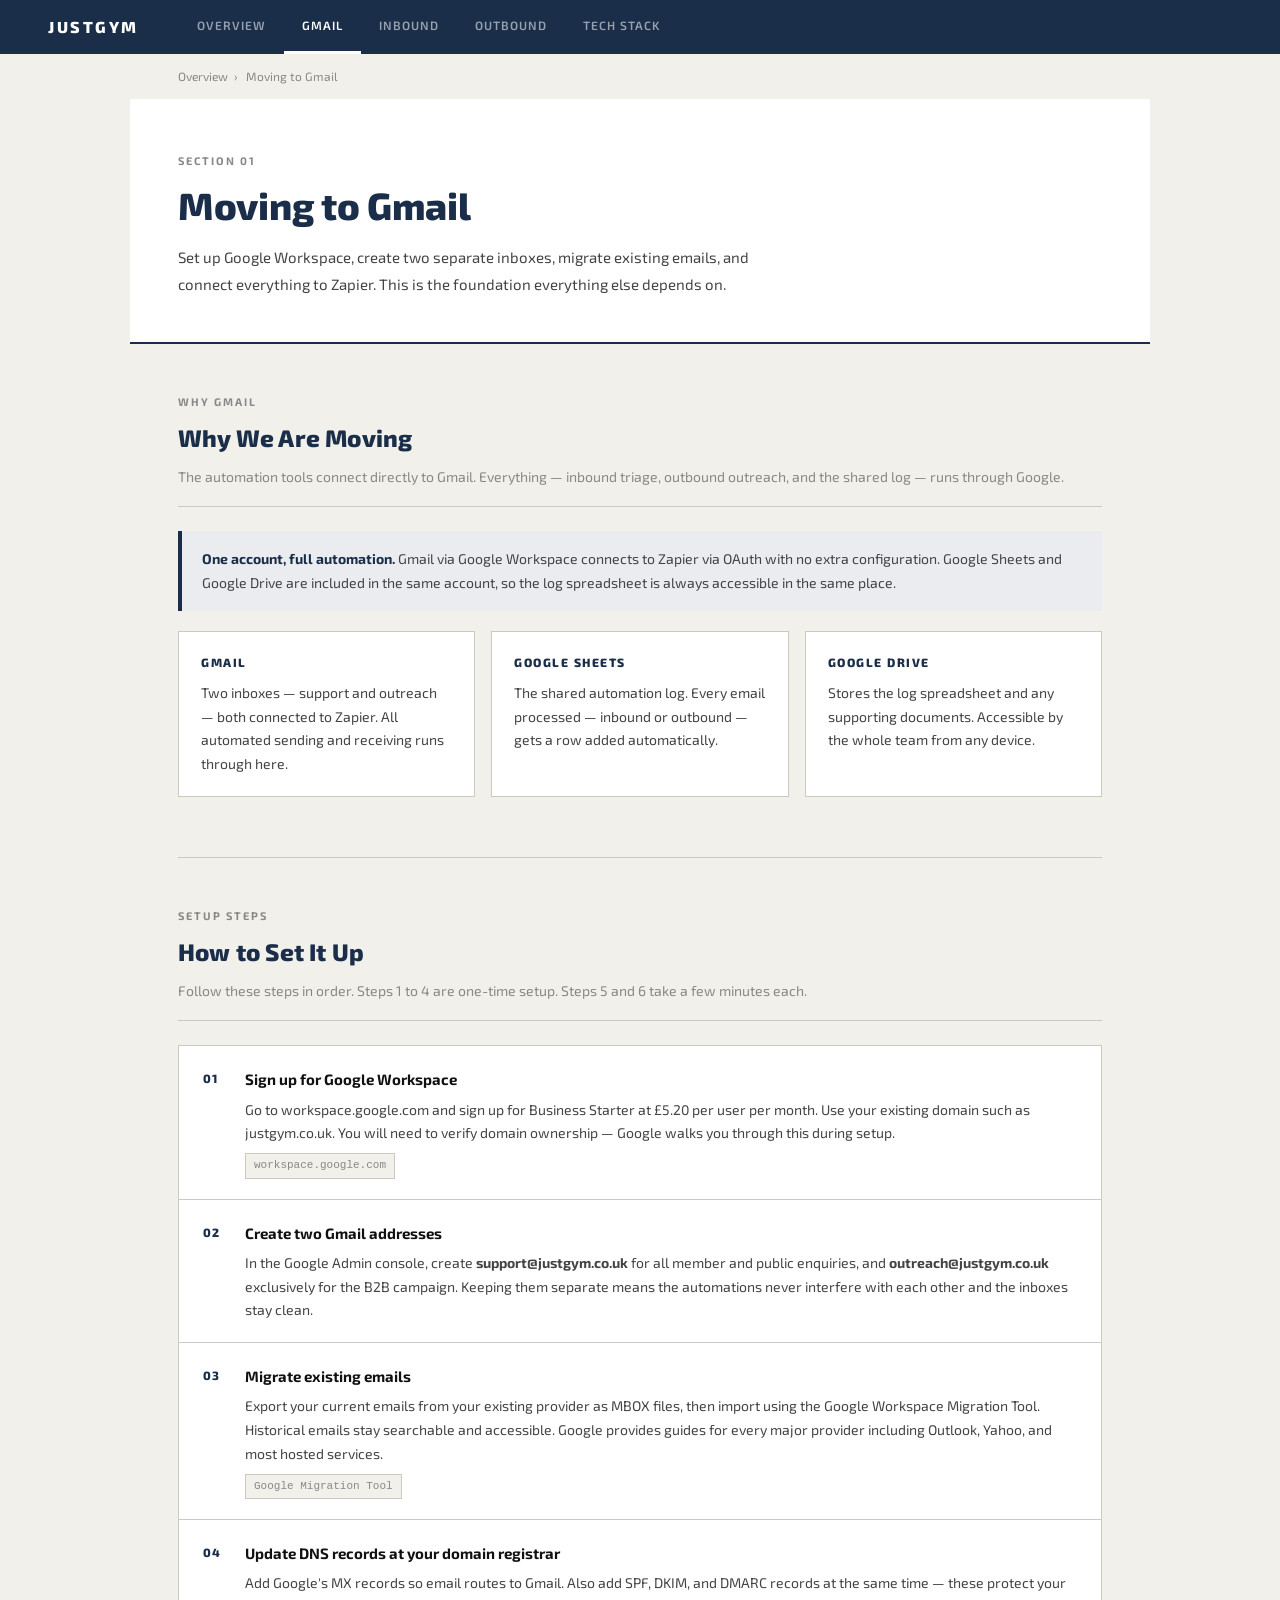
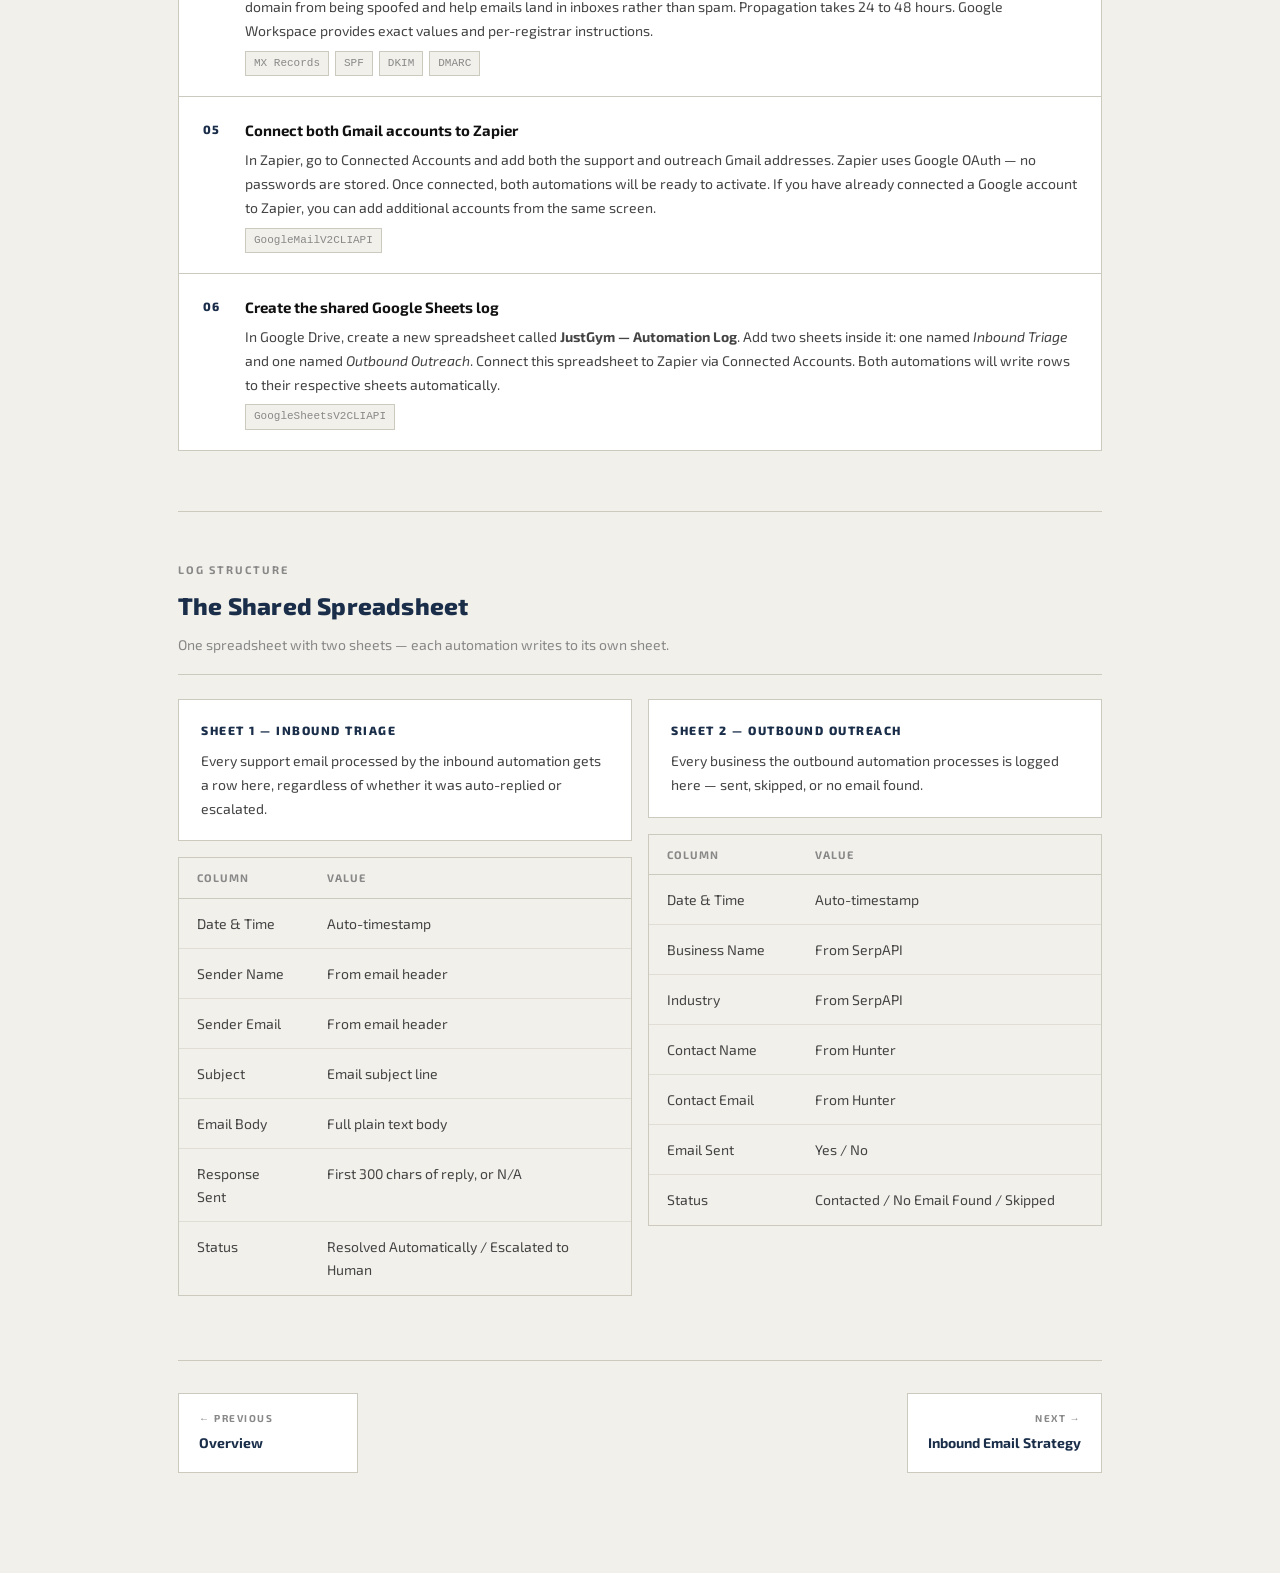
==== gmail.html @ ebe6019a "Split into multi-page site with shared stylesheet and README" ====
<!DOCTYPE html>
<html lang="en">
<head>
  <meta charset="UTF-8" />
  <meta name="viewport" content="width=device-width, initial-scale=1.0" />
  <title>Gmail Migration — JustGym Plan</title>
  <link rel="stylesheet" href="style.css" />
</head>
<body>

<nav>
  <a class="nav-logo" href="index.html">JustGym</a>
  <div class="nav-links">
    <a href="index.html">Overview</a>
    <a href="gmail.html" class="active">Gmail</a>
    <a href="inbound.html">Inbound</a>
    <a href="outbound.html">Outbound</a>
    <a href="stack.html">Tech Stack</a>
  </div>
</nav>

<div class="breadcrumb">
  <a href="index.html">Overview</a><span>&rsaquo;</span> Moving to Gmail
</div>

<div class="page-header">
  <div class="label">Section 01</div>
  <h1>Moving to Gmail</h1>
  <p>Set up Google Workspace, create two separate inboxes, migrate existing emails, and connect everything to Zapier. This is the foundation everything else depends on.</p>
</div>

<div class="main">

  <div class="section">
    <div class="section-label">Why Gmail</div>
    <h2>Why We Are Moving</h2>
    <p class="section-desc">The automation tools connect directly to Gmail. Everything &mdash; inbound triage, outbound outreach, and the shared log &mdash; runs through Google.</p>

    <div class="callout callout-info">
      <strong>One account, full automation.</strong> Gmail via Google Workspace connects to Zapier via OAuth with no extra configuration. Google Sheets and Google Drive are included in the same account, so the log spreadsheet is always accessible in the same place.
    </div>

    <div class="grid-3">
      <div class="card">
        <h3>Gmail</h3>
        <p>Two inboxes &mdash; support and outreach &mdash; both connected to Zapier. All automated sending and receiving runs through here.</p>
      </div>
      <div class="card">
        <h3>Google Sheets</h3>
        <p>The shared automation log. Every email processed &mdash; inbound or outbound &mdash; gets a row added automatically.</p>
      </div>
      <div class="card">
        <h3>Google Drive</h3>
        <p>Stores the log spreadsheet and any supporting documents. Accessible by the whole team from any device.</p>
      </div>
    </div>
  </div>

  <hr />

  <div class="section">
    <div class="section-label">Setup Steps</div>
    <h2>How to Set It Up</h2>
    <p class="section-desc">Follow these steps in order. Steps 1 to 4 are one-time setup. Steps 5 and 6 take a few minutes each.</p>

    <ul class="steps">
      <li class="step">
        <div class="step-num">01</div>
        <div class="step-body">
          <h4>Sign up for Google Workspace</h4>
          <p>Go to workspace.google.com and sign up for Business Starter at &pound;5.20 per user per month. Use your existing domain such as justgym.co.uk. You will need to verify domain ownership &mdash; Google walks you through this during setup.</p>
          <div class="tags"><span class="tag">workspace.google.com</span></div>
        </div>
      </li>
      <li class="step">
        <div class="step-num">02</div>
        <div class="step-body">
          <h4>Create two Gmail addresses</h4>
          <p>In the Google Admin console, create <strong>support@justgym.co.uk</strong> for all member and public enquiries, and <strong>outreach@justgym.co.uk</strong> exclusively for the B2B campaign. Keeping them separate means the automations never interfere with each other and the inboxes stay clean.</p>
        </div>
      </li>
      <li class="step">
        <div class="step-num">03</div>
        <div class="step-body">
          <h4>Migrate existing emails</h4>
          <p>Export your current emails from your existing provider as MBOX files, then import using the Google Workspace Migration Tool. Historical emails stay searchable and accessible. Google provides guides for every major provider including Outlook, Yahoo, and most hosted services.</p>
          <div class="tags"><span class="tag">Google Migration Tool</span></div>
        </div>
      </li>
      <li class="step">
        <div class="step-num">04</div>
        <div class="step-body">
          <h4>Update DNS records at your domain registrar</h4>
          <p>Add Google's MX records so email routes to Gmail. Also add SPF, DKIM, and DMARC records at the same time &mdash; these protect your domain from being spoofed and help emails land in inboxes rather than spam. Propagation takes 24 to 48 hours. Google Workspace provides exact values and per-registrar instructions.</p>
          <div class="tags"><span class="tag">MX Records</span><span class="tag">SPF</span><span class="tag">DKIM</span><span class="tag">DMARC</span></div>
        </div>
      </li>
      <li class="step">
        <div class="step-num">05</div>
        <div class="step-body">
          <h4>Connect both Gmail accounts to Zapier</h4>
          <p>In Zapier, go to Connected Accounts and add both the support and outreach Gmail addresses. Zapier uses Google OAuth &mdash; no passwords are stored. Once connected, both automations will be ready to activate. If you have already connected a Google account to Zapier, you can add additional accounts from the same screen.</p>
          <div class="tags"><span class="tag">GoogleMailV2CLIAPI</span></div>
        </div>
      </li>
      <li class="step">
        <div class="step-num">06</div>
        <div class="step-body">
          <h4>Create the shared Google Sheets log</h4>
          <p>In Google Drive, create a new spreadsheet called <strong>JustGym &mdash; Automation Log</strong>. Add two sheets inside it: one named <em>Inbound Triage</em> and one named <em>Outbound Outreach</em>. Connect this spreadsheet to Zapier via Connected Accounts. Both automations will write rows to their respective sheets automatically.</p>
          <div class="tags"><span class="tag">GoogleSheetsV2CLIAPI</span></div>
        </div>
      </li>
    </ul>
  </div>

  <hr />

  <div class="section">
    <div class="section-label">Log Structure</div>
    <h2>The Shared Spreadsheet</h2>
    <p class="section-desc">One spreadsheet with two sheets &mdash; each automation writes to its own sheet.</p>

    <div class="grid-2">
      <div>
        <div class="card" style="margin-bottom:16px;">
          <h3>Sheet 1 &mdash; Inbound Triage</h3>
          <p>Every support email processed by the inbound automation gets a row here, regardless of whether it was auto-replied or escalated.</p>
        </div>
        <div class="table-wrap">
          <table>
            <thead><tr><th>Column</th><th>Value</th></tr></thead>
            <tbody>
              <tr><td>Date &amp; Time</td><td>Auto-timestamp</td></tr>
              <tr><td>Sender Name</td><td>From email header</td></tr>
              <tr><td>Sender Email</td><td>From email header</td></tr>
              <tr><td>Subject</td><td>Email subject line</td></tr>
              <tr><td>Email Body</td><td>Full plain text body</td></tr>
              <tr><td>Response Sent</td><td>First 300 chars of reply, or N/A</td></tr>
              <tr><td>Status</td><td>Resolved Automatically / Escalated to Human</td></tr>
            </tbody>
          </table>
        </div>
      </div>
      <div>
        <div class="card" style="margin-bottom:16px;">
          <h3>Sheet 2 &mdash; Outbound Outreach</h3>
          <p>Every business the outbound automation processes is logged here &mdash; sent, skipped, or no email found.</p>
        </div>
        <div class="table-wrap">
          <table>
            <thead><tr><th>Column</th><th>Value</th></tr></thead>
            <tbody>
              <tr><td>Date &amp; Time</td><td>Auto-timestamp</td></tr>
              <tr><td>Business Name</td><td>From SerpAPI</td></tr>
              <tr><td>Industry</td><td>From SerpAPI</td></tr>
              <tr><td>Contact Name</td><td>From Hunter</td></tr>
              <tr><td>Contact Email</td><td>From Hunter</td></tr>
              <tr><td>Email Sent</td><td>Yes / No</td></tr>
              <tr><td>Status</td><td>Contacted / No Email Found / Skipped</td></tr>
            </tbody>
          </table>
        </div>
      </div>
    </div>
  </div>

  <div class="page-nav">
    <a href="index.html">
      <div class="pn-label">&larr; Previous</div>
      <div class="pn-title">Overview</div>
    </a>
    <a href="inbound.html" class="next">
      <div class="pn-label">Next &rarr;</div>
      <div class="pn-title">Inbound Email Strategy</div>
    </a>
  </div>

</div>
</body>
</html>
---- style.css ----
@import url('https://fonts.googleapis.com/css2?family=Exo+2:ital,wght@0,400;0,500;0,600;0,700;0,800;1,400&display=swap');

:root {
  --bg: #f2f0eb;
  --surface: #ffffff;
  --border: #ccc9bf;
  --border-light: #e0ddd5;
  --text: #111111;
  --text-muted: #444444;
  --text-faint: #888888;
  --navy: #1a2e4a;
  --navy-mid: #2a4a70;
  --navy-light: #eaecf0;
  --red-bg: #fdf0f0;
  --red-border: #d08080;
  --red-text: #6a1414;
  --green-bg: #edf5ed;
  --green-text: #245924;
  --amber-bg: #fdf5e6;
  --amber-text: #6b4400;
  --font: 'Eurostile', 'Exo 2', 'Helvetica Neue', Arial, sans-serif;
}

* { box-sizing: border-box; margin: 0; padding: 0; }

body {
  background: var(--bg);
  color: var(--text);
  font-family: var(--font);
  font-size: 15px;
  line-height: 1.75;
  padding-bottom: 100px;
}

/* ── NAV ── */
nav {
  background: var(--navy);
  padding: 0 48px;
  display: flex;
  align-items: center;
  gap: 0;
  height: 54px;
  position: sticky;
  top: 0;
  z-index: 100;
}
.nav-logo {
  font-size: 16px;
  font-weight: 800;
  color: #fff;
  text-decoration: none;
  letter-spacing: 2.5px;
  text-transform: uppercase;
  margin-right: 40px;
  white-space: nowrap;
}
.nav-links {
  display: flex;
  height: 54px;
  gap: 0;
}
.nav-links a {
  display: flex;
  align-items: center;
  padding: 0 18px;
  color: rgba(255,255,255,0.55);
  text-decoration: none;
  font-size: 12px;
  font-weight: 600;
  letter-spacing: 1px;
  text-transform: uppercase;
  border-bottom: 3px solid transparent;
  transition: color 0.15s;
}
.nav-links a:hover { color: rgba(255,255,255,0.85); }
.nav-links a.active { color: #fff; border-bottom-color: #fff; }

/* ── PAGE HEADER ── */
.page-header {
  background: var(--surface);
  border-bottom: 2px solid var(--navy);
  padding: 52px 48px 44px;
  max-width: 1020px;
  margin: 0 auto;
}
.page-header .label {
  font-size: 11px;
  font-weight: 700;
  letter-spacing: 2px;
  text-transform: uppercase;
  color: var(--text-faint);
  margin-bottom: 14px;
}
.page-header h1 {
  font-size: 38px;
  font-weight: 800;
  letter-spacing: -0.3px;
  line-height: 1.15;
  color: var(--navy);
  margin-bottom: 16px;
}
.page-header p {
  font-size: 15px;
  color: var(--text-muted);
  max-width: 600px;
  line-height: 1.8;
}

/* ── MAIN WRAPPER ── */
.main {
  max-width: 1020px;
  margin: 0 auto;
  padding: 48px 48px 0;
}

/* ── SECTION ── */
.section { margin-bottom: 60px; }
.section-label {
  font-size: 11px;
  font-weight: 700;
  letter-spacing: 2px;
  text-transform: uppercase;
  color: var(--text-faint);
  margin-bottom: 6px;
}
.section h2 {
  font-size: 24px;
  font-weight: 800;
  color: var(--navy);
  margin-bottom: 6px;
  letter-spacing: 0.2px;
}
.section-desc {
  font-size: 14px;
  color: var(--text-faint);
  margin-bottom: 24px;
  padding-bottom: 18px;
  border-bottom: 1px solid var(--border);
  line-height: 1.65;
}

/* ── CALLOUTS ── */
.callout {
  padding: 16px 20px;
  margin-bottom: 20px;
  font-size: 14px;
  line-height: 1.7;
}
.callout-info {
  background: var(--navy-light);
  border-left: 4px solid var(--navy);
  color: var(--text-muted);
}
.callout-info strong { color: var(--navy); }
.callout-warning {
  background: var(--red-bg);
  border-left: 4px solid var(--red-border);
  color: var(--red-text);
}
.callout-warning .callout-title {
  font-size: 11px;
  font-weight: 800;
  letter-spacing: 1.5px;
  text-transform: uppercase;
  display: block;
  margin-bottom: 6px;
}

/* ── STEPS ── */
.steps { list-style: none; }
.step {
  display: flex;
  gap: 20px;
  background: var(--surface);
  border: 1px solid var(--border);
  border-top: none;
  padding: 20px 24px;
}
.steps .step:first-child { border-top: 1px solid var(--border); }
.step-num {
  font-size: 12px;
  font-weight: 800;
  color: var(--navy);
  min-width: 22px;
  padding-top: 2px;
  letter-spacing: 0.5px;
}
.step-body h4 {
  font-size: 15px;
  font-weight: 700;
  color: var(--text);
  margin-bottom: 5px;
}
.step-body p { font-size: 14px; color: var(--text-muted); line-height: 1.7; }
.tags { margin-top: 8px; display: flex; flex-wrap: wrap; gap: 6px; }
.tag {
  background: var(--bg);
  border: 1px solid var(--border);
  color: var(--text-faint);
  font-size: 11px;
  font-family: monospace;
  padding: 2px 8px;
}

/* ── FLOW ── */
.flow {
  display: flex;
  align-items: center;
  flex-wrap: wrap;
  row-gap: 8px;
  padding: 18px 22px;
  background: var(--surface);
  border: 1px solid var(--border);
  margin-bottom: 20px;
}
.flow-node {
  background: var(--bg);
  border: 1px solid var(--border);
  padding: 7px 14px;
  font-size: 12px;
  font-weight: 700;
  letter-spacing: 0.3px;
  color: var(--text);
}
.flow-node.primary { background: var(--navy); color: #fff; border-color: var(--navy); }
.flow-arrow { color: var(--border); padding: 0 7px; font-size: 15px; }

/* ── GRID ── */
.grid-2 { display: grid; grid-template-columns: 1fr 1fr; gap: 16px; margin-bottom: 16px; }
.grid-3 { display: grid; grid-template-columns: 1fr 1fr 1fr; gap: 16px; margin-bottom: 16px; }
.grid-4 { display: grid; grid-template-columns: 1fr 1fr 1fr 1fr; gap: 16px; margin-bottom: 16px; }
@media (max-width: 720px) { .grid-2,.grid-3,.grid-4 { grid-template-columns: 1fr; } }
@media (max-width: 900px) { .grid-3,.grid-4 { grid-template-columns: 1fr 1fr; } }

/* ── CARDS ── */
.card {
  background: var(--surface);
  border: 1px solid var(--border);
  padding: 20px 22px;
}
.card h3 {
  font-size: 12px;
  font-weight: 800;
  letter-spacing: 1.5px;
  text-transform: uppercase;
  color: var(--navy);
  margin-bottom: 8px;
}
.card p { font-size: 14px; color: var(--text-muted); line-height: 1.7; }

.nav-card {
  display: block;
  background: var(--surface);
  border: 1px solid var(--border);
  padding: 24px 26px;
  text-decoration: none;
  color: inherit;
  transition: border-color 0.15s;
}
.nav-card:hover { border-color: var(--navy); }
.nav-card .nc-num {
  font-size: 11px;
  font-weight: 800;
  letter-spacing: 2px;
  text-transform: uppercase;
  color: var(--text-faint);
  margin-bottom: 8px;
}
.nav-card h3 {
  font-size: 17px;
  font-weight: 800;
  color: var(--navy);
  margin-bottom: 8px;
  letter-spacing: 0.2px;
}
.nav-card p { font-size: 13px; color: var(--text-muted); line-height: 1.65; }
.nav-card .nc-arrow {
  display: inline-block;
  margin-top: 14px;
  font-size: 12px;
  font-weight: 700;
  letter-spacing: 1px;
  text-transform: uppercase;
  color: var(--navy);
}

/* ── RULES LIST ── */
.rules-list { list-style: none; }
.rule-row {
  display: flex;
  align-items: flex-start;
  gap: 14px;
  padding: 13px 22px;
  border-bottom: 1px solid var(--border-light);
  font-size: 14px;
  color: var(--text-muted);
  line-height: 1.65;
  background: var(--surface);
  border-left: 1px solid var(--border);
  border-right: 1px solid var(--border);
}
.rules-list .rule-row:first-child { border-top: 1px solid var(--border); }
.rules-list .rule-row:last-child { border-bottom: 1px solid var(--border); }
.rule-row .dash { color: var(--navy); font-weight: 800; min-width: 10px; }
.rule-row.danger {
  background: var(--red-bg);
  color: var(--red-text);
  border-left-color: var(--red-border);
  border-right-color: var(--red-border);
  border-bottom-color: var(--red-border);
}
.rule-row.danger .dash { color: var(--red-text); }

/* ── PILLS ── */
.pill {
  display: inline-block;
  font-size: 11px;
  font-weight: 700;
  letter-spacing: 0.5px;
  text-transform: uppercase;
  padding: 2px 8px;
}
.pill-green  { background: var(--green-bg);  color: var(--green-text); }
.pill-amber  { background: var(--amber-bg);  color: var(--amber-text); }

/* ── TABLE ── */
.table-wrap { border: 1px solid var(--border); overflow-x: auto; }
table { width: 100%; border-collapse: collapse; font-size: 14px; }
th {
  background: var(--bg);
  color: var(--text-faint);
  font-size: 11px;
  font-weight: 700;
  text-transform: uppercase;
  letter-spacing: 1px;
  padding: 10px 18px;
  text-align: left;
  border-bottom: 1px solid var(--border);
}
td {
  padding: 13px 18px;
  border-bottom: 1px solid var(--border-light);
  color: var(--text-muted);
  vertical-align: top;
  line-height: 1.65;
}
td strong { color: var(--text); }
td code {
  font-size: 11px;
  background: var(--bg);
  border: 1px solid var(--border);
  padding: 1px 6px;
  color: var(--navy);
  font-family: monospace;
}
tr:last-child td { border-bottom: none; }

/* ── DIVIDER ── */
hr { border: none; border-top: 1px solid var(--border); margin: 48px 0; }

/* ── BREADCRUMB ── */
.breadcrumb {
  padding: 12px 48px;
  max-width: 1020px;
  margin: 0 auto;
  font-size: 12px;
  color: var(--text-faint);
}
.breadcrumb a { color: var(--text-faint); text-decoration: none; }
.breadcrumb a:hover { color: var(--navy); }
.breadcrumb span { margin: 0 6px; }

/* ── PAGE NAV (bottom) ── */
.page-nav {
  display: flex;
  justify-content: space-between;
  gap: 16px;
  margin-top: 64px;
  padding-top: 32px;
  border-top: 1px solid var(--border);
}
.page-nav a {
  display: flex;
  flex-direction: column;
  gap: 4px;
  padding: 16px 20px;
  background: var(--surface);
  border: 1px solid var(--border);
  text-decoration: none;
  min-width: 180px;
  max-width: 260px;
  transition: border-color 0.15s;
}
.page-nav a:hover { border-color: var(--navy); }
.page-nav a.next { text-align: right; margin-left: auto; }
.page-nav .pn-label {
  font-size: 10px;
  font-weight: 700;
  letter-spacing: 1.5px;
  text-transform: uppercase;
  color: var(--text-faint);
}
.page-nav .pn-title {
  font-size: 14px;
  font-weight: 700;
  color: var(--navy);
}
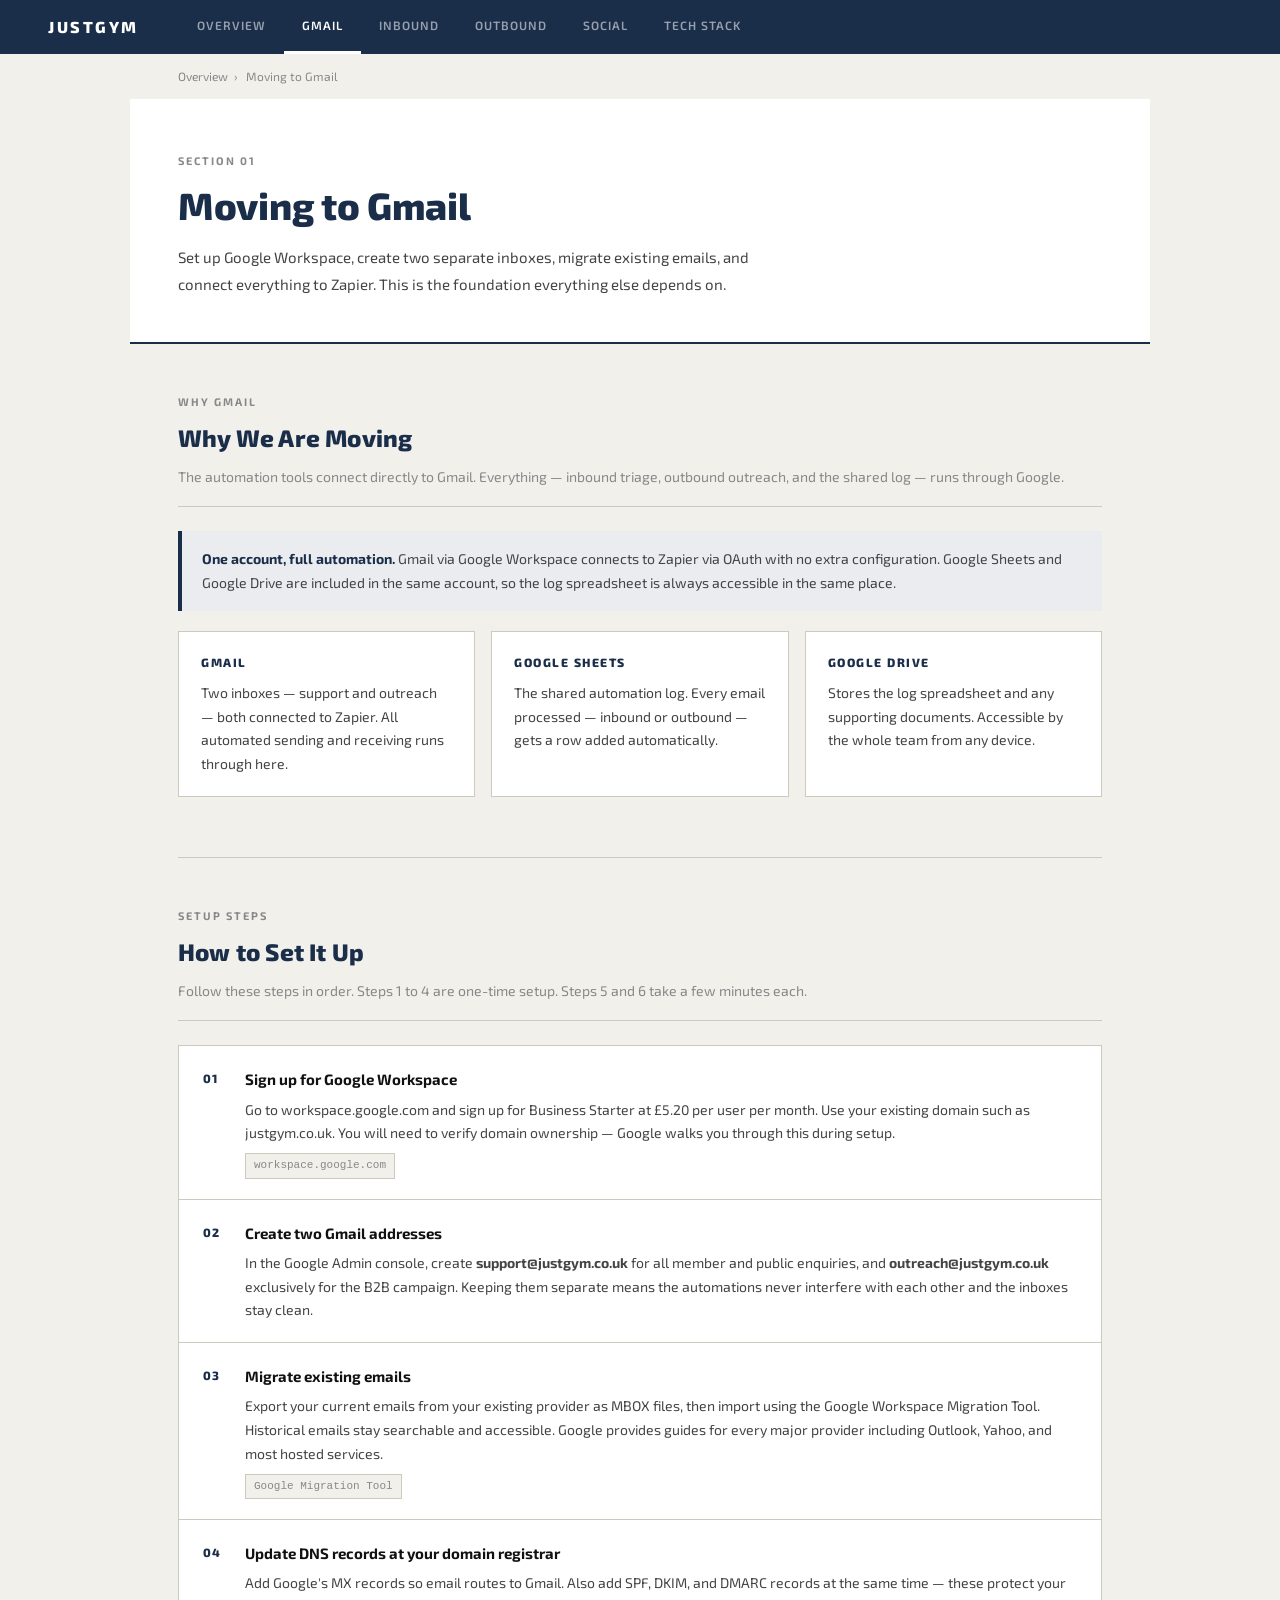
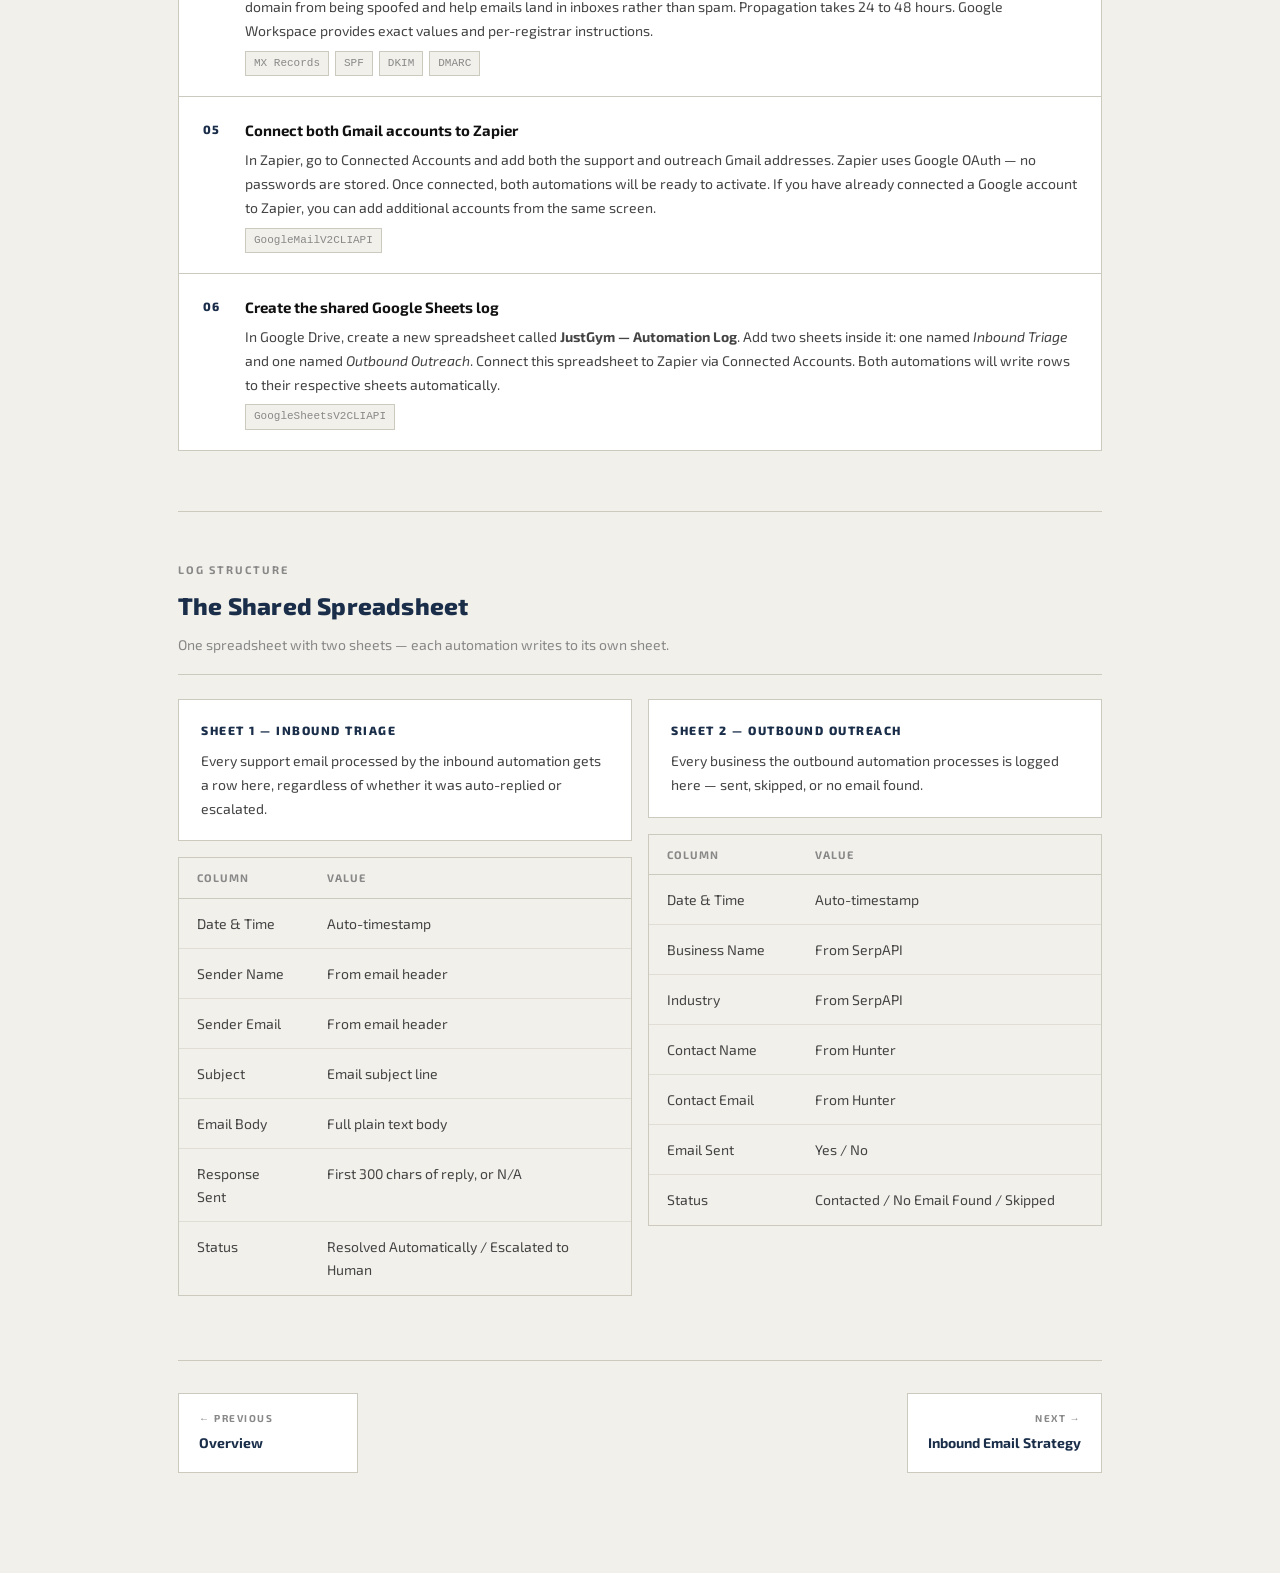
==== commit 538cf478: "Add social media responses page and Zapier skill" ====
--- a/gmail.html
+++ b/gmail.html
@@ -15,6 +15,7 @@
     <a href="gmail.html" class="active">Gmail</a>
     <a href="inbound.html">Inbound</a>
     <a href="outbound.html">Outbound</a>
+    <a href="social.html">Social</a>
     <a href="stack.html">Tech Stack</a>
   </div>
 </nav>
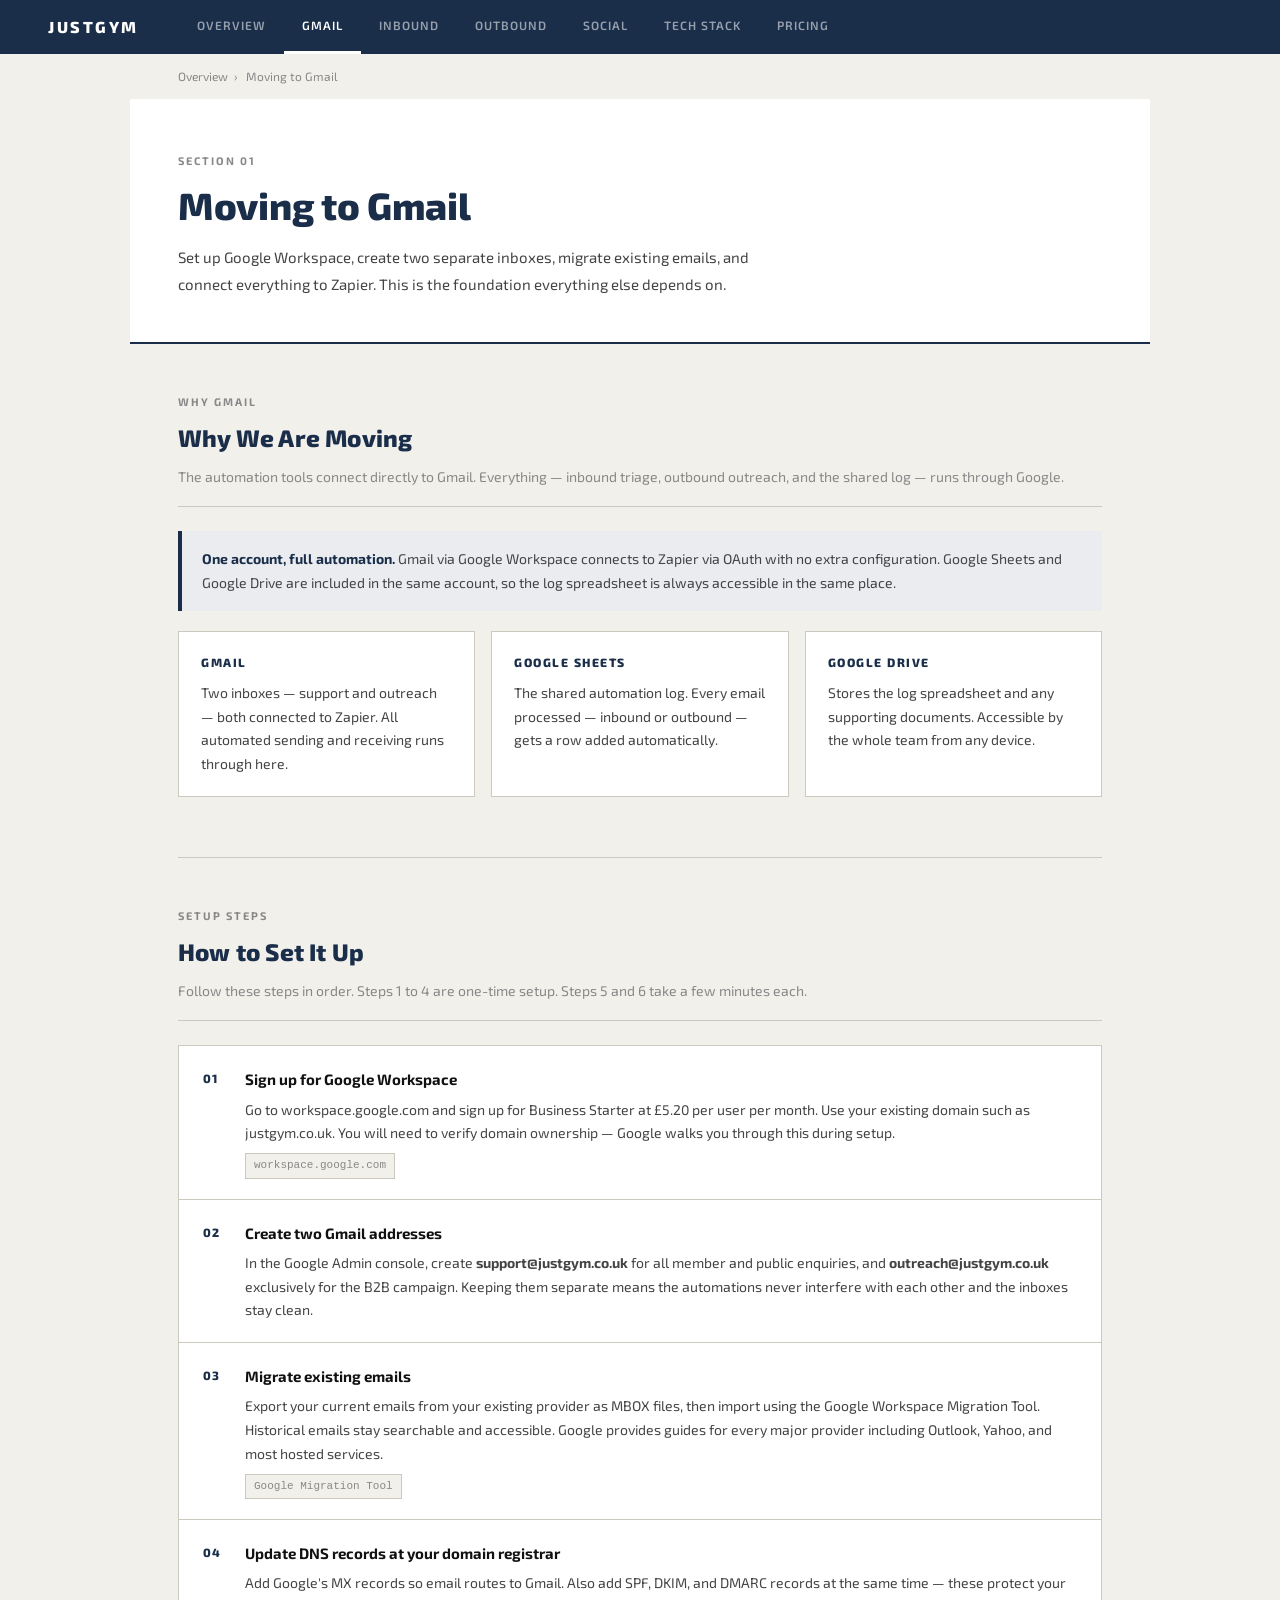
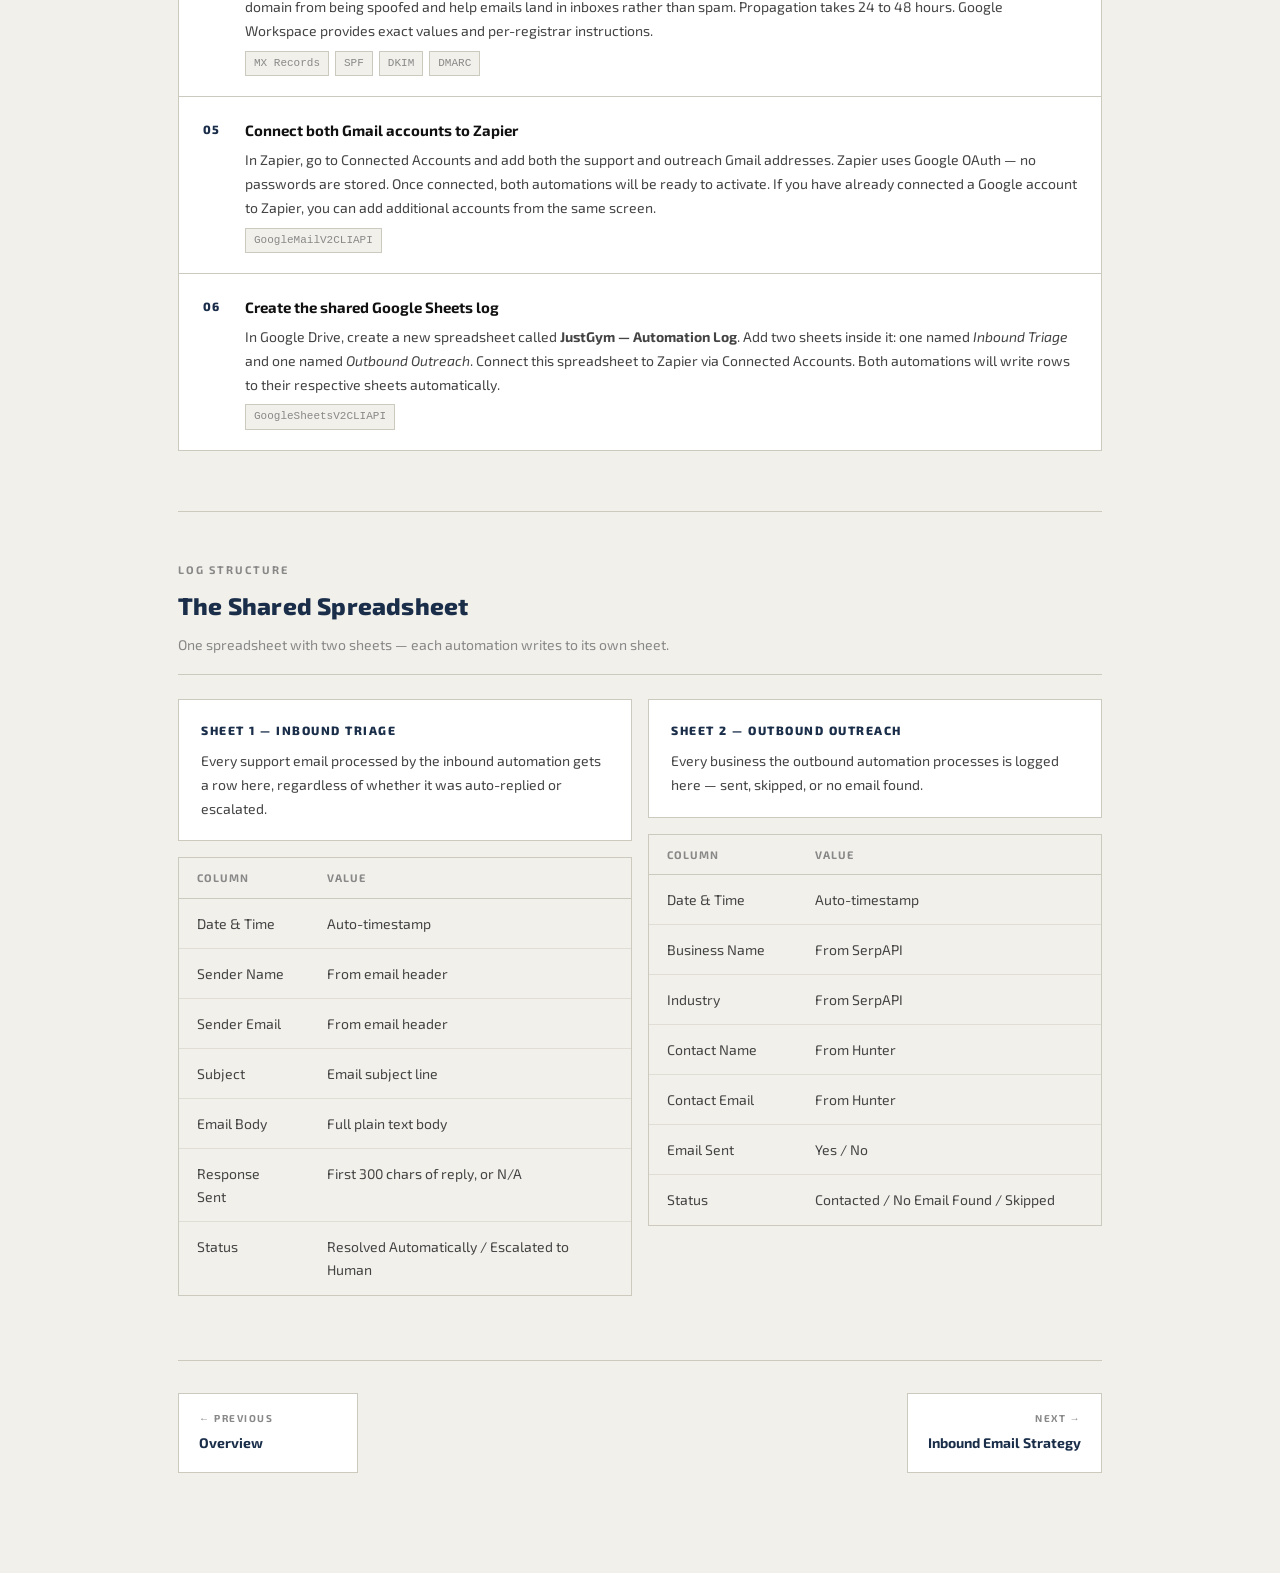
==== commit b5d9e927: "Add pricing page, update nav on all pages" ====
--- a/gmail.html
+++ b/gmail.html
@@ -17,6 +17,7 @@
     <a href="outbound.html">Outbound</a>
     <a href="social.html">Social</a>
     <a href="stack.html">Tech Stack</a>
+    <a href="pricing.html">Pricing</a>
   </div>
 </nav>
 
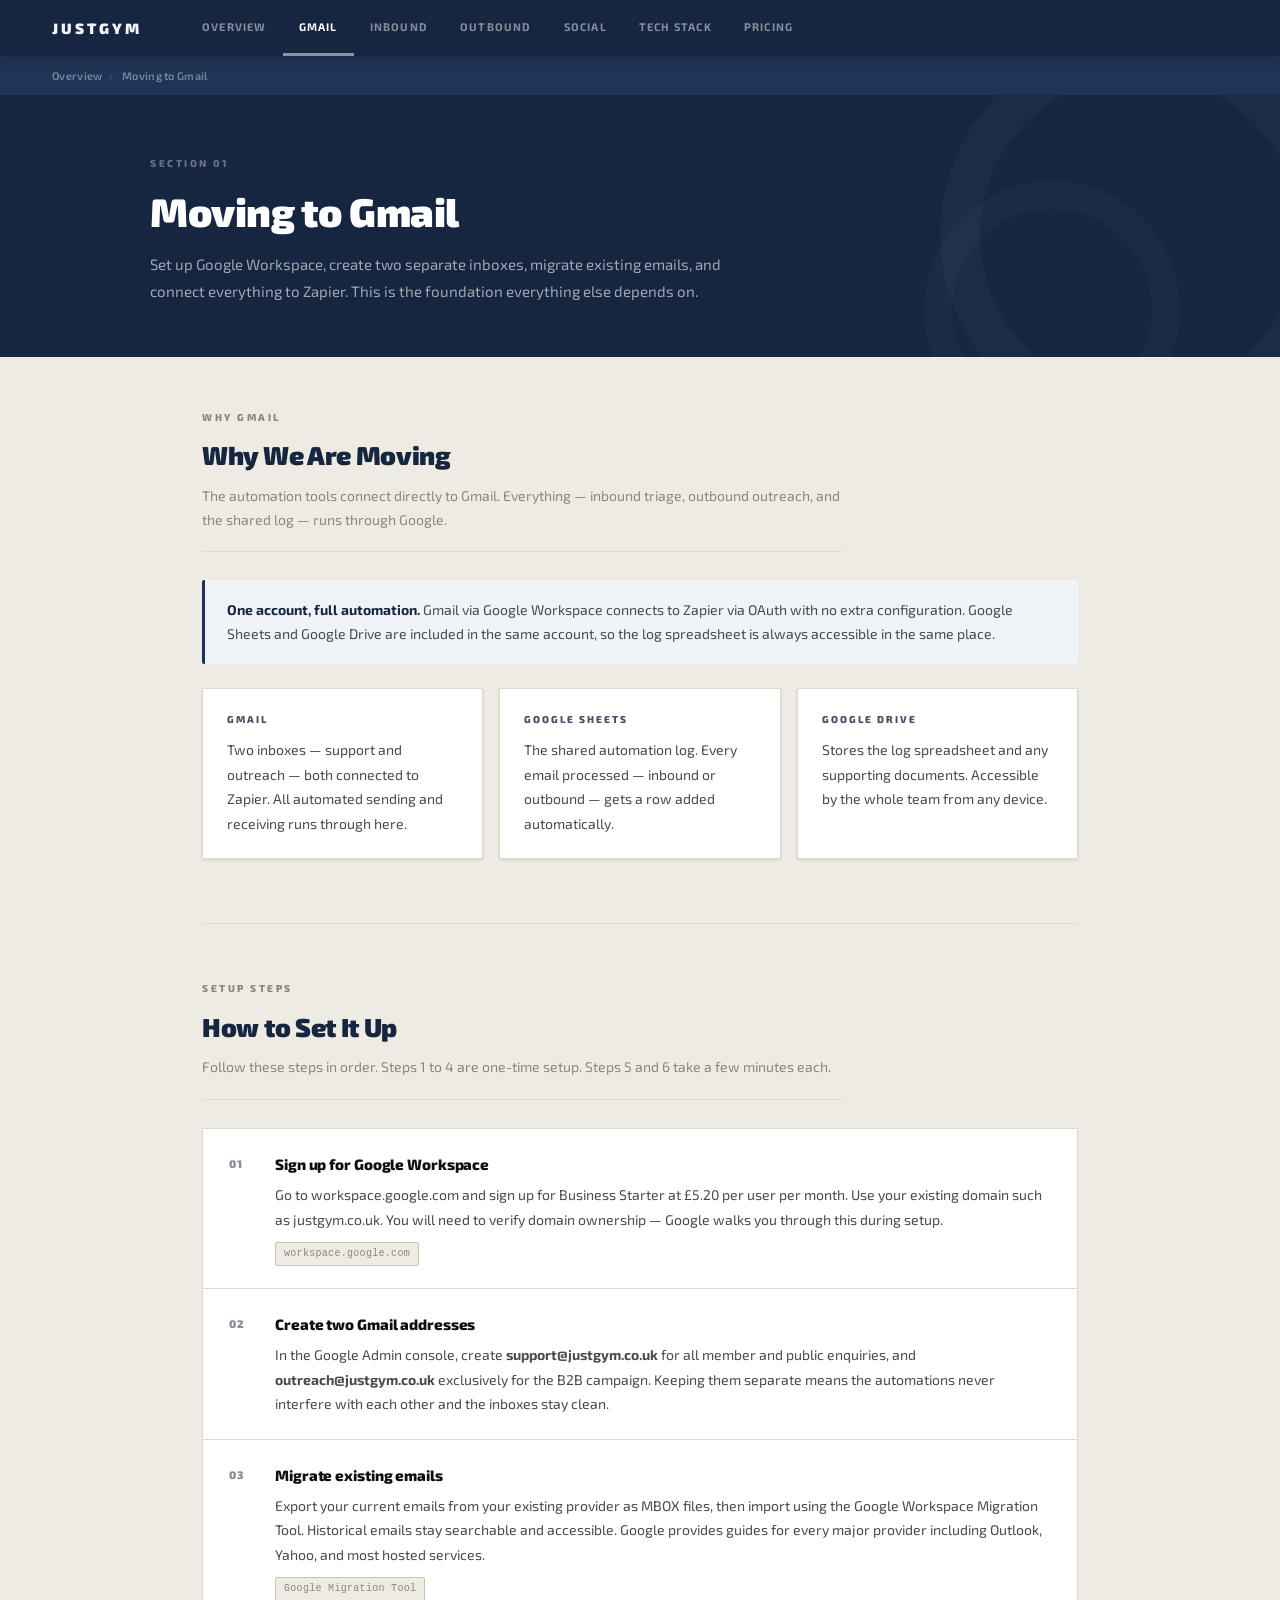
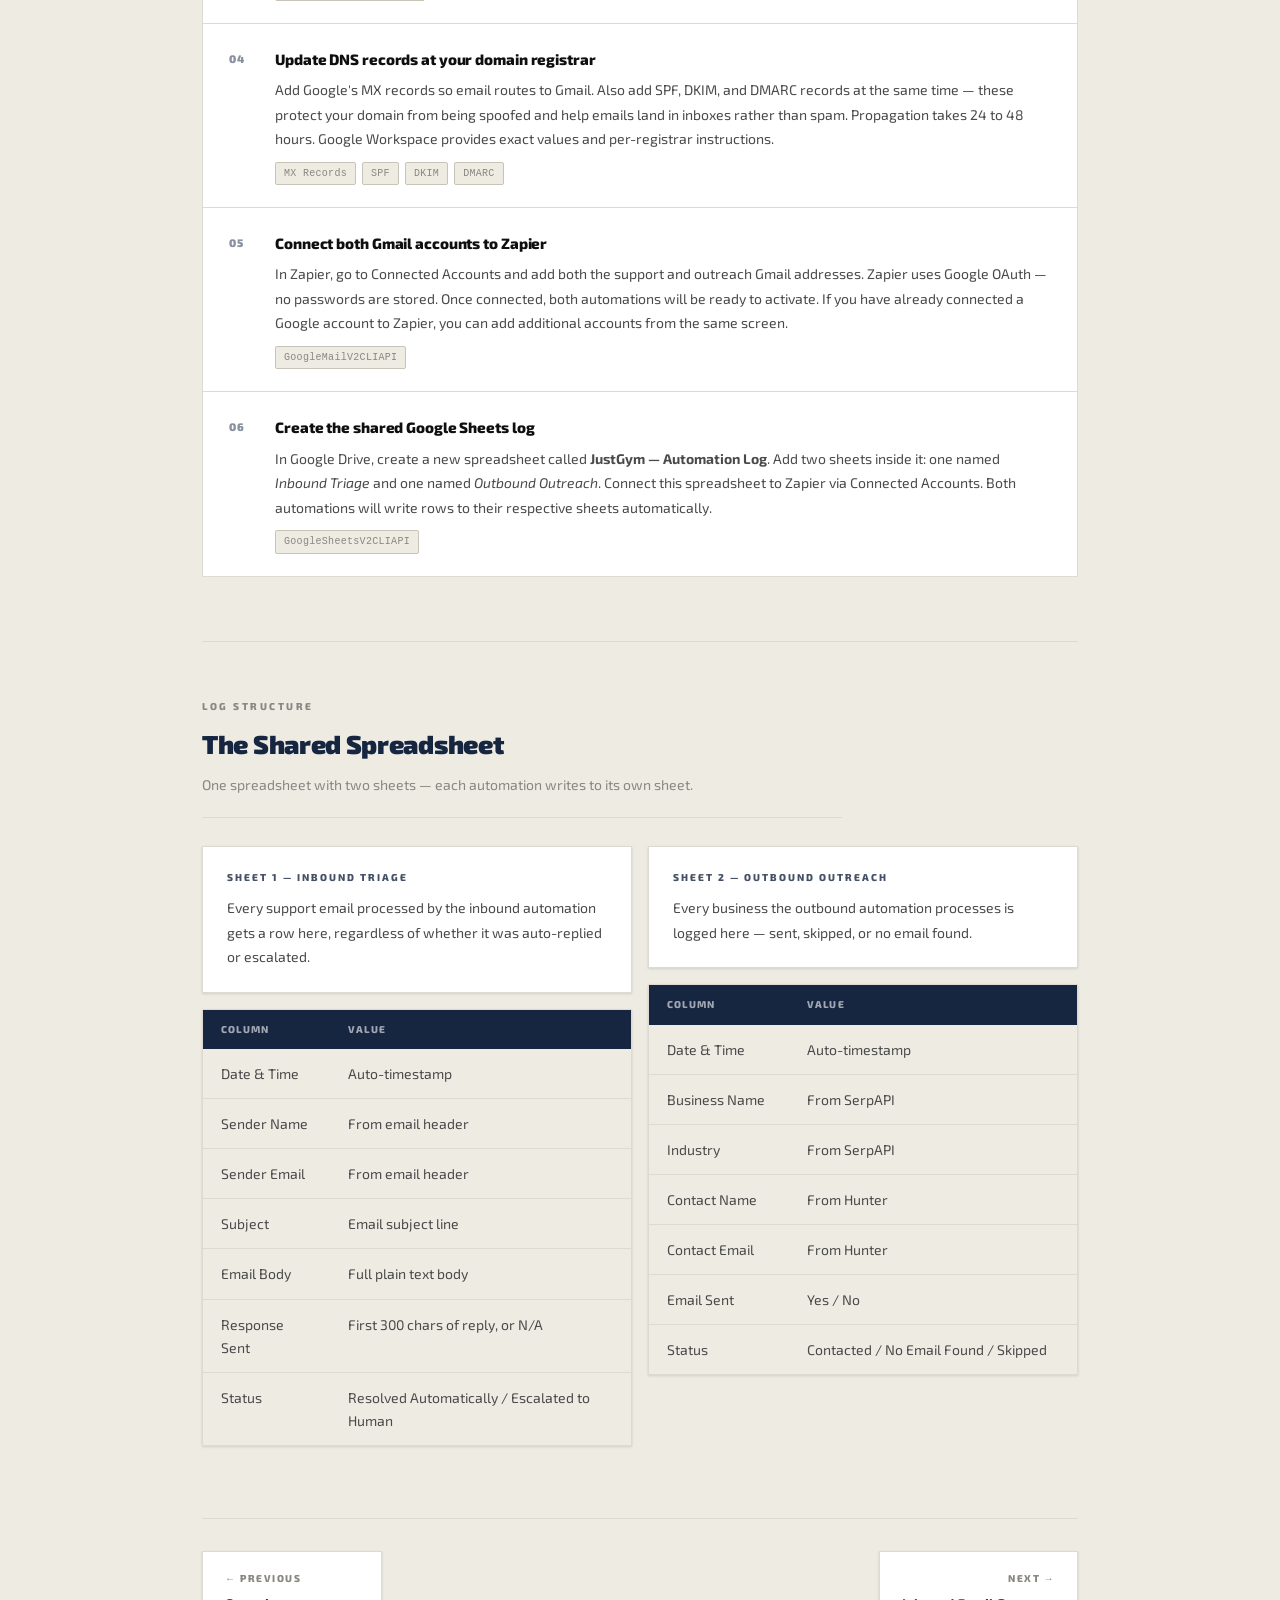
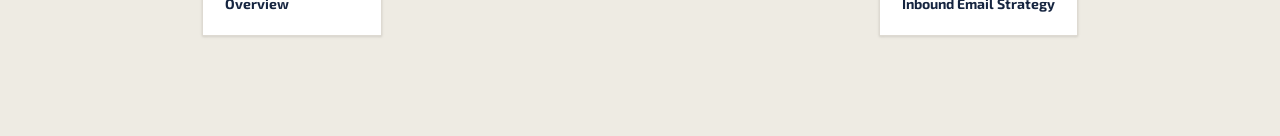
==== commit 4eb23b10: "Visual redesign: dark header, richer cards, better typography" ====
--- a/gmail.html
+++ b/gmail.html
@@ -25,11 +25,11 @@
   <a href="index.html">Overview</a><span>&rsaquo;</span> Moving to Gmail
 </div>
 
-<div class="page-header">
+<div class="page-header"><div class="page-header-inner">
   <div class="label">Section 01</div>
   <h1>Moving to Gmail</h1>
   <p>Set up Google Workspace, create two separate inboxes, migrate existing emails, and connect everything to Zapier. This is the foundation everything else depends on.</p>
-</div>
+</div></div>
 
 <div class="main">
 
--- a/style.css
+++ b/style.css
@@ -1,24 +1,28 @@
-@import url('https://fonts.googleapis.com/css2?family=Exo+2:ital,wght@0,400;0,500;0,600;0,700;0,800;1,400&display=swap');
+@import url('https://fonts.googleapis.com/css2?family=Exo+2:ital,wght@0,300;0,400;0,500;0,600;0,700;0,800;0,900;1,400&display=swap');
 
 :root {
-  --bg: #f2f0eb;
+  --bg: #eeebe3;
   --surface: #ffffff;
-  --border: #ccc9bf;
-  --border-light: #e0ddd5;
-  --text: #111111;
-  --text-muted: #444444;
-  --text-faint: #888888;
-  --navy: #1a2e4a;
-  --navy-mid: #2a4a70;
-  --navy-light: #eaecf0;
+  --surface-raised: #faf9f6;
+  --border: #c8c4b8;
+  --border-light: #dedad2;
+  --text: #0f0f0f;
+  --text-muted: #4a4a4a;
+  --text-faint: #8a8680;
+  --navy: #162540;
+  --navy-mid: #1f3557;
+  --navy-light: #e8ecf2;
+  --navy-faint: #f0f3f7;
   --red-bg: #fdf0f0;
-  --red-border: #d08080;
-  --red-text: #6a1414;
+  --red-border: #c87070;
+  --red-text: #5e1414;
   --green-bg: #edf5ed;
-  --green-text: #245924;
+  --green-text: #1e4d1e;
   --amber-bg: #fdf5e6;
-  --amber-text: #6b4400;
+  --amber-text: #5a3800;
   --font: 'Eurostile', 'Exo 2', 'Helvetica Neue', Arial, sans-serif;
+  --shadow-sm: 0 1px 3px rgba(0,0,0,0.08), 0 1px 2px rgba(0,0,0,0.05);
+  --shadow-md: 0 4px 12px rgba(0,0,0,0.08), 0 2px 4px rgba(0,0,0,0.05);
 }
 
 * { box-sizing: border-box; margin: 0; padding: 0; }
@@ -35,171 +39,222 @@
 /* ── NAV ── */
 nav {
   background: var(--navy);
-  padding: 0 48px;
+  padding: 0 52px;
   display: flex;
   align-items: center;
-  gap: 0;
-  height: 54px;
+  height: 56px;
   position: sticky;
   top: 0;
   z-index: 100;
+  box-shadow: 0 2px 12px rgba(0,0,0,0.25);
 }
 .nav-logo {
-  font-size: 16px;
-  font-weight: 800;
+  font-size: 15px;
+  font-weight: 900;
   color: #fff;
   text-decoration: none;
-  letter-spacing: 2.5px;
-  text-transform: uppercase;
-  margin-right: 40px;
+  letter-spacing: 3px;
+  text-transform: uppercase;
+  margin-right: 44px;
   white-space: nowrap;
+  opacity: 0.95;
 }
 .nav-links {
   display: flex;
-  height: 54px;
+  height: 56px;
   gap: 0;
 }
 .nav-links a {
   display: flex;
   align-items: center;
-  padding: 0 18px;
-  color: rgba(255,255,255,0.55);
+  padding: 0 16px;
+  color: rgba(255,255,255,0.48);
   text-decoration: none;
-  font-size: 12px;
-  font-weight: 600;
-  letter-spacing: 1px;
+  font-size: 11px;
+  font-weight: 700;
+  letter-spacing: 1.2px;
   text-transform: uppercase;
   border-bottom: 3px solid transparent;
-  transition: color 0.15s;
-}
-.nav-links a:hover { color: rgba(255,255,255,0.85); }
-.nav-links a.active { color: #fff; border-bottom-color: #fff; }
+  transition: color 0.15s, border-color 0.15s;
+}
+.nav-links a:hover { color: rgba(255,255,255,0.8); }
+.nav-links a.active { color: #fff; border-bottom-color: rgba(255,255,255,0.5); }
 
 /* ── PAGE HEADER ── */
 .page-header {
-  background: var(--surface);
-  border-bottom: 2px solid var(--navy);
-  padding: 52px 48px 44px;
-  max-width: 1020px;
+  background: var(--navy);
+  padding: 60px 52px 52px;
+  max-width: 100%;
+  position: relative;
+  overflow: hidden;
+}
+.page-header::after {
+  content: '';
+  position: absolute;
+  right: -60px;
+  top: -60px;
+  width: 320px;
+  height: 320px;
+  border: 40px solid rgba(255,255,255,0.03);
+  border-radius: 50%;
+  pointer-events: none;
+}
+.page-header::before {
+  content: '';
+  position: absolute;
+  right: 100px;
+  bottom: -80px;
+  width: 200px;
+  height: 200px;
+  border: 28px solid rgba(255,255,255,0.025);
+  border-radius: 50%;
+  pointer-events: none;
+}
+.page-header-inner {
+  max-width: 980px;
   margin: 0 auto;
+  position: relative;
+  z-index: 1;
 }
 .page-header .label {
-  font-size: 11px;
-  font-weight: 700;
-  letter-spacing: 2px;
-  text-transform: uppercase;
-  color: var(--text-faint);
-  margin-bottom: 14px;
+  font-size: 10px;
+  font-weight: 800;
+  letter-spacing: 2.5px;
+  text-transform: uppercase;
+  color: rgba(255,255,255,0.35);
+  margin-bottom: 16px;
 }
 .page-header h1 {
-  font-size: 38px;
-  font-weight: 800;
-  letter-spacing: -0.3px;
-  line-height: 1.15;
-  color: var(--navy);
-  margin-bottom: 16px;
+  font-size: 40px;
+  font-weight: 900;
+  letter-spacing: -0.5px;
+  line-height: 1.1;
+  color: #ffffff;
+  margin-bottom: 18px;
 }
 .page-header p {
   font-size: 15px;
-  color: var(--text-muted);
-  max-width: 600px;
+  color: rgba(255,255,255,0.6);
+  max-width: 580px;
   line-height: 1.8;
+  font-weight: 400;
 }
 
 /* ── MAIN WRAPPER ── */
 .main {
-  max-width: 1020px;
+  max-width: 980px;
   margin: 0 auto;
-  padding: 48px 48px 0;
-}
+  padding: 52px 52px 0;
+}
+
+/* ── BREADCRUMB ── */
+.breadcrumb {
+  background: var(--navy-mid);
+  padding: 10px 52px;
+  font-size: 11px;
+  font-weight: 600;
+  letter-spacing: 0.3px;
+  color: rgba(255,255,255,0.4);
+}
+.breadcrumb a { color: rgba(255,255,255,0.4); text-decoration: none; }
+.breadcrumb a:hover { color: rgba(255,255,255,0.7); }
+.breadcrumb span { margin: 0 7px; opacity: 0.4; }
 
 /* ── SECTION ── */
-.section { margin-bottom: 60px; }
+.section { margin-bottom: 64px; }
 .section-label {
-  font-size: 11px;
-  font-weight: 700;
-  letter-spacing: 2px;
+  font-size: 10px;
+  font-weight: 800;
+  letter-spacing: 2.5px;
   text-transform: uppercase;
   color: var(--text-faint);
   margin-bottom: 6px;
 }
 .section h2 {
-  font-size: 24px;
-  font-weight: 800;
+  font-size: 26px;
+  font-weight: 900;
   color: var(--navy);
   margin-bottom: 6px;
-  letter-spacing: 0.2px;
+  letter-spacing: -0.3px;
 }
 .section-desc {
   font-size: 14px;
   color: var(--text-faint);
-  margin-bottom: 24px;
-  padding-bottom: 18px;
-  border-bottom: 1px solid var(--border);
-  line-height: 1.65;
+  margin-bottom: 28px;
+  padding-bottom: 20px;
+  border-bottom: 1px solid var(--border-light);
+  line-height: 1.7;
+  max-width: 640px;
 }
 
 /* ── CALLOUTS ── */
 .callout {
-  padding: 16px 20px;
-  margin-bottom: 20px;
+  padding: 18px 22px;
+  margin-bottom: 24px;
   font-size: 14px;
   line-height: 1.7;
+  border-radius: 2px;
 }
 .callout-info {
-  background: var(--navy-light);
-  border-left: 4px solid var(--navy);
+  background: var(--navy-faint);
+  border-left: 3px solid var(--navy-mid);
   color: var(--text-muted);
 }
 .callout-info strong { color: var(--navy); }
 .callout-warning {
   background: var(--red-bg);
-  border-left: 4px solid var(--red-border);
+  border-left: 3px solid var(--red-border);
   color: var(--red-text);
 }
 .callout-warning .callout-title {
-  font-size: 11px;
-  font-weight: 800;
-  letter-spacing: 1.5px;
+  font-size: 10px;
+  font-weight: 800;
+  letter-spacing: 2px;
   text-transform: uppercase;
   display: block;
-  margin-bottom: 6px;
+  margin-bottom: 7px;
 }
 
 /* ── STEPS ── */
 .steps { list-style: none; }
 .step {
   display: flex;
-  gap: 20px;
-  background: var(--surface);
-  border: 1px solid var(--border);
+  gap: 22px;
+  background: var(--surface);
+  border: 1px solid var(--border-light);
   border-top: none;
-  padding: 20px 24px;
-}
-.steps .step:first-child { border-top: 1px solid var(--border); }
+  padding: 22px 26px;
+  transition: background 0.15s;
+}
+.step:hover { background: var(--surface-raised); }
+.steps .step:first-child { border-top: 1px solid var(--border-light); }
 .step-num {
-  font-size: 12px;
-  font-weight: 800;
-  color: var(--navy);
-  min-width: 22px;
-  padding-top: 2px;
+  font-size: 11px;
+  font-weight: 900;
+  color: var(--navy);
+  min-width: 24px;
+  padding-top: 3px;
   letter-spacing: 0.5px;
+  opacity: 0.5;
 }
 .step-body h4 {
   font-size: 15px;
-  font-weight: 700;
+  font-weight: 800;
   color: var(--text);
-  margin-bottom: 5px;
-}
-.step-body p { font-size: 14px; color: var(--text-muted); line-height: 1.7; }
-.tags { margin-top: 8px; display: flex; flex-wrap: wrap; gap: 6px; }
+  margin-bottom: 6px;
+  letter-spacing: -0.1px;
+}
+.step-body p { font-size: 14px; color: var(--text-muted); line-height: 1.75; }
+.tags { margin-top: 10px; display: flex; flex-wrap: wrap; gap: 6px; }
 .tag {
   background: var(--bg);
   border: 1px solid var(--border);
   color: var(--text-faint);
-  font-size: 11px;
+  font-size: 10px;
   font-family: monospace;
   padding: 2px 8px;
+  letter-spacing: 0.3px;
+  border-radius: 2px;
 }
 
 /* ── FLOW ── */
@@ -207,135 +262,156 @@
   display: flex;
   align-items: center;
   flex-wrap: wrap;
-  row-gap: 8px;
-  padding: 18px 22px;
-  background: var(--surface);
-  border: 1px solid var(--border);
-  margin-bottom: 20px;
+  row-gap: 10px;
+  padding: 20px 24px;
+  background: var(--surface);
+  border: 1px solid var(--border-light);
+  margin-bottom: 24px;
+  box-shadow: var(--shadow-sm);
 }
 .flow-node {
   background: var(--bg);
   border: 1px solid var(--border);
-  padding: 7px 14px;
-  font-size: 12px;
-  font-weight: 700;
-  letter-spacing: 0.3px;
-  color: var(--text);
-}
-.flow-node.primary { background: var(--navy); color: #fff; border-color: var(--navy); }
-.flow-arrow { color: var(--border); padding: 0 7px; font-size: 15px; }
+  padding: 8px 14px;
+  font-size: 11px;
+  font-weight: 800;
+  letter-spacing: 0.5px;
+  color: var(--text-muted);
+  border-radius: 2px;
+  text-transform: uppercase;
+}
+.flow-node.primary {
+  background: var(--navy);
+  color: #fff;
+  border-color: var(--navy);
+}
+.flow-arrow { color: var(--border); padding: 0 8px; font-size: 14px; }
 
 /* ── GRID ── */
 .grid-2 { display: grid; grid-template-columns: 1fr 1fr; gap: 16px; margin-bottom: 16px; }
 .grid-3 { display: grid; grid-template-columns: 1fr 1fr 1fr; gap: 16px; margin-bottom: 16px; }
 .grid-4 { display: grid; grid-template-columns: 1fr 1fr 1fr 1fr; gap: 16px; margin-bottom: 16px; }
-@media (max-width: 720px) { .grid-2,.grid-3,.grid-4 { grid-template-columns: 1fr; } }
-@media (max-width: 900px) { .grid-3,.grid-4 { grid-template-columns: 1fr 1fr; } }
+@media (max-width: 720px)  { .grid-2,.grid-3,.grid-4 { grid-template-columns: 1fr; } }
+@media (max-width: 900px)  { .grid-3,.grid-4 { grid-template-columns: 1fr 1fr; } }
 
 /* ── CARDS ── */
 .card {
   background: var(--surface);
-  border: 1px solid var(--border);
-  padding: 20px 22px;
+  border: 1px solid var(--border-light);
+  padding: 22px 24px;
+  box-shadow: var(--shadow-sm);
 }
 .card h3 {
-  font-size: 12px;
-  font-weight: 800;
-  letter-spacing: 1.5px;
-  text-transform: uppercase;
-  color: var(--navy);
-  margin-bottom: 8px;
-}
-.card p { font-size: 14px; color: var(--text-muted); line-height: 1.7; }
-
+  font-size: 10px;
+  font-weight: 800;
+  letter-spacing: 2px;
+  text-transform: uppercase;
+  color: var(--navy);
+  margin-bottom: 10px;
+  opacity: 0.8;
+}
+.card p { font-size: 14px; color: var(--text-muted); line-height: 1.75; }
+
+/* ── NAV CARDS (overview page) ── */
 .nav-card {
   display: block;
   background: var(--surface);
-  border: 1px solid var(--border);
-  padding: 24px 26px;
+  border: 1px solid var(--border-light);
+  padding: 28px 28px 24px;
   text-decoration: none;
   color: inherit;
-  transition: border-color 0.15s;
-}
-.nav-card:hover { border-color: var(--navy); }
+  box-shadow: var(--shadow-sm);
+  transition: box-shadow 0.2s, border-color 0.2s, transform 0.15s;
+  position: relative;
+}
+.nav-card:hover {
+  box-shadow: var(--shadow-md);
+  border-color: var(--border);
+  transform: translateY(-1px);
+}
 .nav-card .nc-num {
-  font-size: 11px;
-  font-weight: 800;
-  letter-spacing: 2px;
+  font-size: 10px;
+  font-weight: 900;
+  letter-spacing: 2.5px;
   text-transform: uppercase;
   color: var(--text-faint);
-  margin-bottom: 8px;
+  margin-bottom: 10px;
 }
 .nav-card h3 {
-  font-size: 17px;
-  font-weight: 800;
-  color: var(--navy);
-  margin-bottom: 8px;
-  letter-spacing: 0.2px;
-}
-.nav-card p { font-size: 13px; color: var(--text-muted); line-height: 1.65; }
+  font-size: 18px;
+  font-weight: 900;
+  color: var(--navy);
+  margin-bottom: 10px;
+  letter-spacing: -0.2px;
+}
+.nav-card p { font-size: 13.5px; color: var(--text-muted); line-height: 1.7; }
 .nav-card .nc-arrow {
   display: inline-block;
-  margin-top: 14px;
-  font-size: 12px;
-  font-weight: 700;
-  letter-spacing: 1px;
-  text-transform: uppercase;
-  color: var(--navy);
-}
+  margin-top: 18px;
+  font-size: 10px;
+  font-weight: 800;
+  letter-spacing: 1.5px;
+  text-transform: uppercase;
+  color: var(--navy);
+  opacity: 0.5;
+}
+.nav-card:hover .nc-arrow { opacity: 0.9; }
 
 /* ── RULES LIST ── */
 .rules-list { list-style: none; }
 .rule-row {
   display: flex;
   align-items: flex-start;
-  gap: 14px;
+  gap: 16px;
   padding: 13px 22px;
   border-bottom: 1px solid var(--border-light);
   font-size: 14px;
   color: var(--text-muted);
-  line-height: 1.65;
-  background: var(--surface);
-  border-left: 1px solid var(--border);
-  border-right: 1px solid var(--border);
-}
-.rules-list .rule-row:first-child { border-top: 1px solid var(--border); }
-.rules-list .rule-row:last-child { border-bottom: 1px solid var(--border); }
-.rule-row .dash { color: var(--navy); font-weight: 800; min-width: 10px; }
+  line-height: 1.7;
+  background: var(--surface);
+  border-left: 1px solid var(--border-light);
+  border-right: 1px solid var(--border-light);
+}
+.rules-list .rule-row:first-child { border-top: 1px solid var(--border-light); }
+.rules-list .rule-row:last-child  { border-bottom: 1px solid var(--border-light); }
+.rule-row .dash { color: var(--navy); font-weight: 900; min-width: 10px; opacity: 0.35; }
 .rule-row.danger {
   background: var(--red-bg);
   color: var(--red-text);
-  border-left-color: var(--red-border);
-  border-right-color: var(--red-border);
-  border-bottom-color: var(--red-border);
-}
-.rule-row.danger .dash { color: var(--red-text); }
+  border-color: #e8b0b0;
+}
+.rule-row.danger .dash { color: var(--red-text); opacity: 0.6; }
 
 /* ── PILLS ── */
 .pill {
   display: inline-block;
-  font-size: 11px;
-  font-weight: 700;
-  letter-spacing: 0.5px;
+  font-size: 10px;
+  font-weight: 800;
+  letter-spacing: 1px;
   text-transform: uppercase;
   padding: 2px 8px;
+  border-radius: 2px;
 }
 .pill-green  { background: var(--green-bg);  color: var(--green-text); }
 .pill-amber  { background: var(--amber-bg);  color: var(--amber-text); }
 
 /* ── TABLE ── */
-.table-wrap { border: 1px solid var(--border); overflow-x: auto; }
+.table-wrap {
+  border: 1px solid var(--border-light);
+  overflow-x: auto;
+  box-shadow: var(--shadow-sm);
+}
 table { width: 100%; border-collapse: collapse; font-size: 14px; }
 th {
-  background: var(--bg);
-  color: var(--text-faint);
-  font-size: 11px;
-  font-weight: 700;
-  text-transform: uppercase;
-  letter-spacing: 1px;
-  padding: 10px 18px;
+  background: var(--navy);
+  color: rgba(255,255,255,0.6);
+  font-size: 10px;
+  font-weight: 800;
+  text-transform: uppercase;
+  letter-spacing: 1.2px;
+  padding: 11px 18px;
   text-align: left;
-  border-bottom: 1px solid var(--border);
+  border-bottom: none;
 }
 td {
   padding: 13px 18px;
@@ -344,58 +420,53 @@
   vertical-align: top;
   line-height: 1.65;
 }
-td strong { color: var(--text); }
+td strong { color: var(--text); font-weight: 700; }
 td code {
   font-size: 11px;
   background: var(--bg);
   border: 1px solid var(--border);
-  padding: 1px 6px;
+  padding: 2px 7px;
   color: var(--navy);
   font-family: monospace;
+  border-radius: 2px;
 }
 tr:last-child td { border-bottom: none; }
+tr:hover td { background: var(--surface-raised); }
 
 /* ── DIVIDER ── */
-hr { border: none; border-top: 1px solid var(--border); margin: 48px 0; }
-
-/* ── BREADCRUMB ── */
-.breadcrumb {
-  padding: 12px 48px;
-  max-width: 1020px;
-  margin: 0 auto;
-  font-size: 12px;
-  color: var(--text-faint);
-}
-.breadcrumb a { color: var(--text-faint); text-decoration: none; }
-.breadcrumb a:hover { color: var(--navy); }
-.breadcrumb span { margin: 0 6px; }
-
-/* ── PAGE NAV (bottom) ── */
+hr {
+  border: none;
+  border-top: 1px solid var(--border-light);
+  margin: 56px 0;
+}
+
+/* ── PAGE NAV (bottom prev/next) ── */
 .page-nav {
   display: flex;
   justify-content: space-between;
   gap: 16px;
-  margin-top: 64px;
+  margin-top: 72px;
   padding-top: 32px;
-  border-top: 1px solid var(--border);
+  border-top: 1px solid var(--border-light);
 }
 .page-nav a {
   display: flex;
   flex-direction: column;
-  gap: 4px;
-  padding: 16px 20px;
-  background: var(--surface);
-  border: 1px solid var(--border);
+  gap: 5px;
+  padding: 18px 22px;
+  background: var(--surface);
+  border: 1px solid var(--border-light);
   text-decoration: none;
   min-width: 180px;
-  max-width: 260px;
-  transition: border-color 0.15s;
-}
-.page-nav a:hover { border-color: var(--navy); }
+  max-width: 280px;
+  box-shadow: var(--shadow-sm);
+  transition: box-shadow 0.2s, border-color 0.2s;
+}
+.page-nav a:hover { box-shadow: var(--shadow-md); border-color: var(--border); }
 .page-nav a.next { text-align: right; margin-left: auto; }
 .page-nav .pn-label {
   font-size: 10px;
-  font-weight: 700;
+  font-weight: 800;
   letter-spacing: 1.5px;
   text-transform: uppercase;
   color: var(--text-faint);
